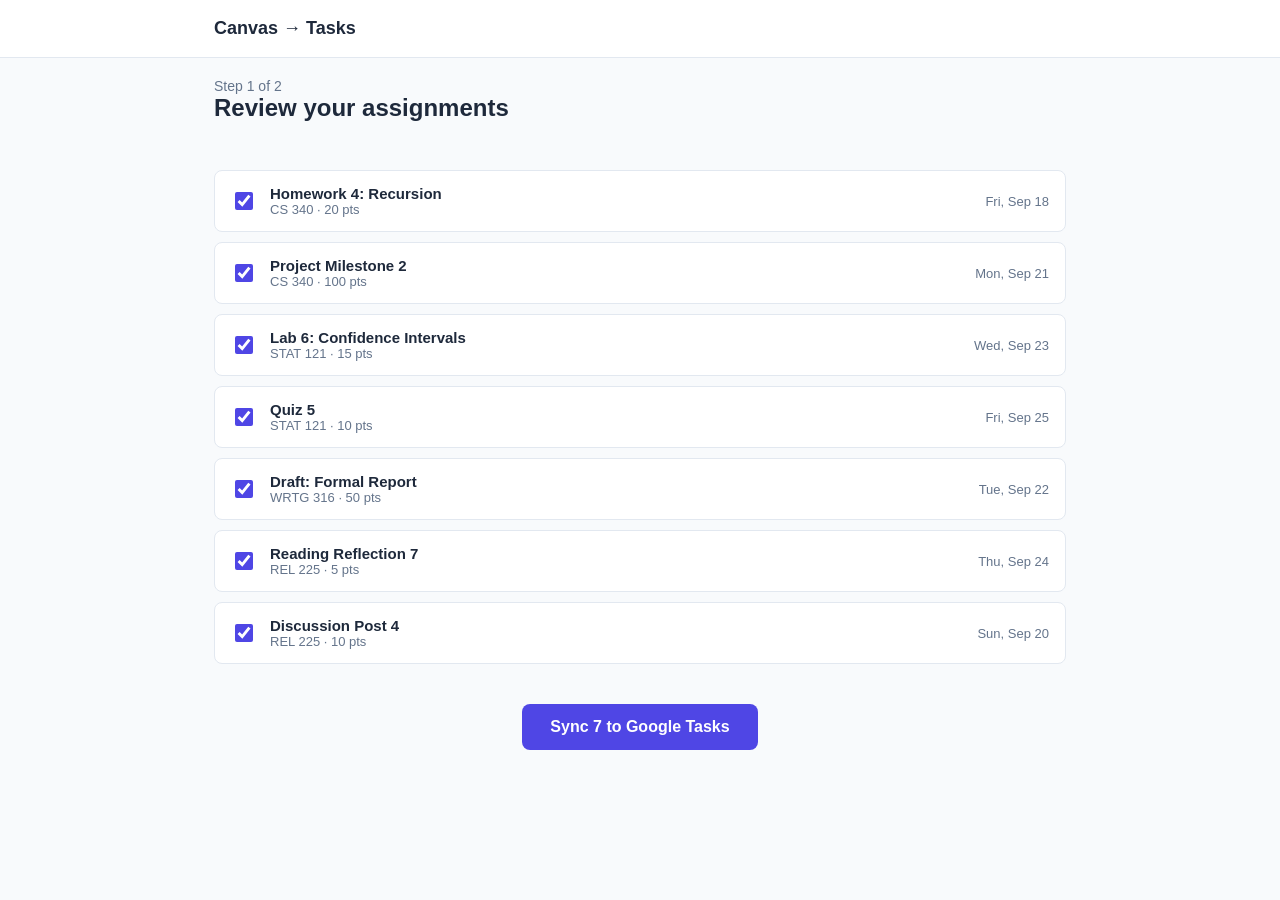
==== review.html @ 8d56d98b "Initial AI-generated mock-up: Canvas to Google Tasks sync First pass from the AI agent: landing scre" ====
<!doctype html>
<html lang="en">
<head>
  <meta charset="UTF-8" />
  <meta name="viewport" content="width=device-width, initial-scale=1.0" />
  <title>Review Assignments — Canvas to Tasks</title>
  <link rel="stylesheet" href="style.css" />
</head>
<body>
  <header class="site-header">
    <div class="nav-row">
      <span class="logo">Canvas&nbsp;&rarr;&nbsp;Tasks</span>
    </div>
  </header>

  <div class="wrap">
    <div class="page-header">
      <div class="step">Step 1 of 2</div>
      <h1>Review your assignments</h1>
    </div>

    <ul class="assignment-list" id="assignment-list"></ul>

    <div class="sync-bar">
      <button class="btn btn-primary" id="sync-btn" onclick="goSync()">Sync to Google Tasks</button>
    </div>
  </div>

  <script src="app.js"></script>
  <script>renderAssignmentList();</script>
</body>
</html>
---- style.css ----
:root {
  --accent: #4f46e5;
  --accent-dark: #3730a3;
  --ink: #1e293b;
  --ink-light: #64748b;
  --bg: #f8fafc;
  --card: #ffffff;
  --border: #e2e8f0;
  --success: #16a34a;
}

* {
  box-sizing: border-box;
}

body {
  margin: 0;
  font-family: -apple-system, BlinkMacSystemFont, "Segoe UI", Roboto, sans-serif;
  background: var(--bg);
  color: var(--ink);
}

.wrap {
  max-width: 900px;
  margin: 0 auto;
  padding: 0 24px;
}

/* --- Header / nav (v1: generic marketing navbar) --- */
.site-header {
  border-bottom: 1px solid var(--border);
  background: var(--card);
}

.nav-row {
  display: flex;
  align-items: center;
  justify-content: space-between;
  padding: 18px 24px;
  max-width: 900px;
  margin: 0 auto;
}

.logo {
  font-weight: 700;
  font-size: 18px;
  color: var(--ink);
  text-decoration: none;
}

.nav-links {
  display: flex;
  align-items: center;
  gap: 24px;
  list-style: none;
  margin: 0;
  padding: 0;
}

.nav-links a {
  color: var(--ink-light);
  text-decoration: none;
  font-size: 15px;
}

.nav-links .btn-outline {
  border: 1px solid var(--border);
  padding: 8px 16px;
  border-radius: 6px;
  color: var(--ink);
}

.nav-links .btn-solid {
  background: var(--accent);
  color: white;
  padding: 8px 16px;
  border-radius: 6px;
}

/* --- Hero (v1: generic, two competing CTAs) --- */
.hero {
  text-align: center;
  padding: 80px 24px;
}

.hero h1 {
  font-size: 40px;
  margin: 0 0 16px;
}

.hero p {
  font-size: 18px;
  color: var(--ink-light);
  max-width: 560px;
  margin: 0 auto 32px;
}

.cta-row {
  display: flex;
  gap: 16px;
  justify-content: center;
}

.btn {
  display: inline-block;
  padding: 14px 28px;
  border-radius: 8px;
  font-size: 16px;
  font-weight: 600;
  text-decoration: none;
  border: none;
  cursor: pointer;
}

.btn-primary {
  background: var(--accent);
  color: white;
}

.btn-secondary {
  background: white;
  color: var(--ink);
  border: 1px solid var(--border);
}

/* --- Generic feature row (v1 filler content) --- */
.features {
  display: grid;
  grid-template-columns: repeat(3, 1fr);
  gap: 24px;
  padding: 40px 24px 80px;
  max-width: 900px;
  margin: 0 auto;
}

.feature {
  text-align: center;
}

.feature .icon {
  font-size: 28px;
  margin-bottom: 8px;
}

.feature h3 {
  font-size: 16px;
  margin: 0 0 6px;
}

.feature p {
  font-size: 14px;
  color: var(--ink-light);
  margin: 0;
}

/* --- Review screen --- */
.page-header {
  padding: 20px 0;
}

.page-header h1 {
  font-size: 24px;
  margin: 0 0 4px;
}

.page-header .step {
  color: var(--ink-light);
  font-size: 14px;
}

.assignment-list {
  list-style: none;
  margin: 24px 0;
  padding: 0;
}

.assignment-row {
  display: flex;
  align-items: center;
  gap: 14px;
  background: var(--card);
  border: 1px solid var(--border);
  border-radius: 8px;
  padding: 14px 16px;
  margin-bottom: 10px;
}

.assignment-row input[type="checkbox"] {
  width: 18px;
  height: 18px;
  accent-color: var(--accent);
}

.assignment-main {
  flex: 1;
}

.assignment-title {
  font-weight: 600;
  font-size: 15px;
}

.assignment-meta {
  font-size: 13px;
  color: var(--ink-light);
}

.assignment-due {
  font-size: 13px;
  color: var(--ink-light);
  white-space: nowrap;
}

.sync-bar {
  position: sticky;
  bottom: 0;
  background: var(--bg);
  padding: 16px 0 32px;
  text-align: center;
}

/* --- Synced screen --- */
.success-block {
  text-align: center;
  padding: 48px 24px 24px;
}

.success-icon {
  width: 56px;
  height: 56px;
  border-radius: 50%;
  background: var(--success);
  color: white;
  display: flex;
  align-items: center;
  justify-content: center;
  font-size: 28px;
  margin: 0 auto 16px;
}

.success-block h1 {
  font-size: 26px;
  margin: 0 0 8px;
}

.success-block p {
  color: var(--ink-light);
  margin: 0;
}

.task-list {
  list-style: none;
  margin: 32px 0;
  padding: 0;
}

.task-row {
  display: flex;
  align-items: center;
  gap: 12px;
  padding: 12px 0;
  border-bottom: 1px solid var(--border);
}

.task-check {
  width: 18px;
  height: 18px;
  border-radius: 50%;
  border: 2px solid var(--success);
  display: flex;
  align-items: center;
  justify-content: center;
  color: var(--success);
  font-size: 12px;
}

.task-title {
  flex: 1;
  font-size: 15px;
}

.task-due {
  font-size: 13px;
  color: var(--ink-light);
}

.actions-row {
  display: flex;
  gap: 12px;
  justify-content: center;
  padding: 12px 0 60px;
}
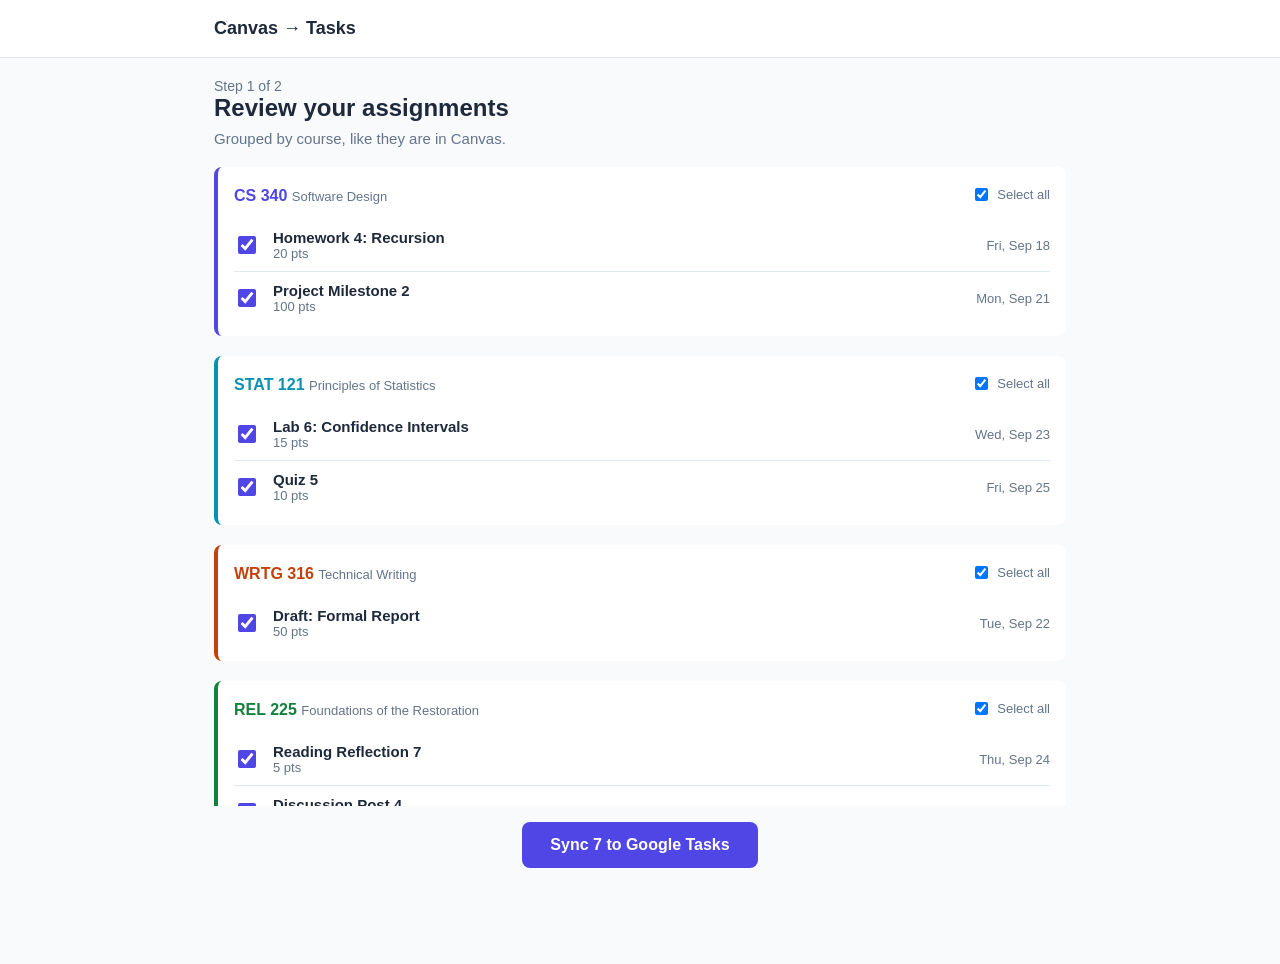
==== commit 1b2b64b2: "Fix signaling and grouping on all three screens Landing screen: replace the generic SaaS navbar and " ====
--- a/review.html
+++ b/review.html
@@ -8,8 +8,8 @@
 </head>
 <body>
   <header class="site-header">
-    <div class="nav-row">
-      <span class="logo">Canvas&nbsp;&rarr;&nbsp;Tasks</span>
+    <div class="nav-row nav-row-solo">
+      <a href="index.html" class="logo">Canvas&nbsp;&rarr;&nbsp;Tasks</a>
     </div>
   </header>
 
@@ -17,9 +17,10 @@
     <div class="page-header">
       <div class="step">Step 1 of 2</div>
       <h1>Review your assignments</h1>
+      <p class="page-sub">Grouped by course, like they are in Canvas.</p>
     </div>
 
-    <ul class="assignment-list" id="assignment-list"></ul>
+    <div id="assignment-groups"></div>
 
     <div class="sync-bar">
       <button class="btn btn-primary" id="sync-btn" onclick="goSync()">Sync to Google Tasks</button>
@@ -27,6 +28,6 @@
   </div>
 
   <script src="app.js"></script>
-  <script>renderAssignmentList();</script>
+  <script>renderAssignmentGroups();</script>
 </body>
 </html>
--- a/style.css
+++ b/style.css
@@ -48,33 +48,8 @@
   text-decoration: none;
 }
 
-.nav-links {
-  display: flex;
-  align-items: center;
-  gap: 24px;
-  list-style: none;
-  margin: 0;
-  padding: 0;
-}
-
-.nav-links a {
-  color: var(--ink-light);
-  text-decoration: none;
-  font-size: 15px;
-}
-
-.nav-links .btn-outline {
-  border: 1px solid var(--border);
-  padding: 8px 16px;
-  border-radius: 6px;
-  color: var(--ink);
-}
-
-.nav-links .btn-solid {
-  background: var(--accent);
-  color: white;
-  padding: 8px 16px;
-  border-radius: 6px;
+.nav-row-solo {
+  justify-content: flex-start;
 }
 
 /* --- Hero (v1: generic, two competing CTAs) --- */
@@ -99,6 +74,30 @@
   display: flex;
   gap: 16px;
   justify-content: center;
+}
+
+.mechanism-row {
+  display: flex;
+  align-items: center;
+  justify-content: center;
+  gap: 12px;
+  margin-top: 40px;
+  color: var(--ink-light);
+  font-size: 14px;
+}
+
+.mechanism-chip {
+  background: var(--card);
+  border: 1px solid var(--border);
+  border-radius: 999px;
+  padding: 8px 18px;
+  font-weight: 600;
+  color: var(--ink);
+}
+
+.mechanism-arrow {
+  color: var(--accent);
+  font-size: 18px;
 }
 
 .btn {
@@ -123,36 +122,6 @@
   border: 1px solid var(--border);
 }
 
-/* --- Generic feature row (v1 filler content) --- */
-.features {
-  display: grid;
-  grid-template-columns: repeat(3, 1fr);
-  gap: 24px;
-  padding: 40px 24px 80px;
-  max-width: 900px;
-  margin: 0 auto;
-}
-
-.feature {
-  text-align: center;
-}
-
-.feature .icon {
-  font-size: 28px;
-  margin-bottom: 8px;
-}
-
-.feature h3 {
-  font-size: 16px;
-  margin: 0 0 6px;
-}
-
-.feature p {
-  font-size: 14px;
-  color: var(--ink-light);
-  margin: 0;
-}
-
 /* --- Review screen --- */
 .page-header {
   padding: 20px 0;
@@ -168,9 +137,51 @@
   font-size: 14px;
 }
 
+.page-header .page-sub {
+  color: var(--ink-light);
+  font-size: 15px;
+  margin: 8px 0 0;
+}
+
+.course-group {
+  border-left: 4px solid var(--course-color, var(--border));
+  border-radius: 8px;
+  background: var(--card);
+  padding: 4px 16px 12px;
+  margin-bottom: 20px;
+}
+
+.course-group-header {
+  display: flex;
+  align-items: baseline;
+  justify-content: space-between;
+  padding: 14px 0 6px;
+}
+
+.course-group-header h2 {
+  font-size: 16px;
+  margin: 0;
+  color: var(--course-color, var(--ink));
+}
+
+.course-group-name {
+  font-weight: 400;
+  color: var(--ink-light);
+  font-size: 13px;
+}
+
+.select-all {
+  font-size: 13px;
+  color: var(--ink-light);
+  display: flex;
+  align-items: center;
+  gap: 6px;
+  white-space: nowrap;
+}
+
 .assignment-list {
   list-style: none;
-  margin: 24px 0;
+  margin: 8px 0 0;
   padding: 0;
 }
 
@@ -178,11 +189,12 @@
   display: flex;
   align-items: center;
   gap: 14px;
-  background: var(--card);
-  border: 1px solid var(--border);
-  border-radius: 8px;
-  padding: 14px 16px;
-  margin-bottom: 10px;
+  padding: 10px 0;
+  border-bottom: 1px solid var(--border);
+}
+
+.assignment-row:last-child {
+  border-bottom: none;
 }
 
 .assignment-row input[type="checkbox"] {
